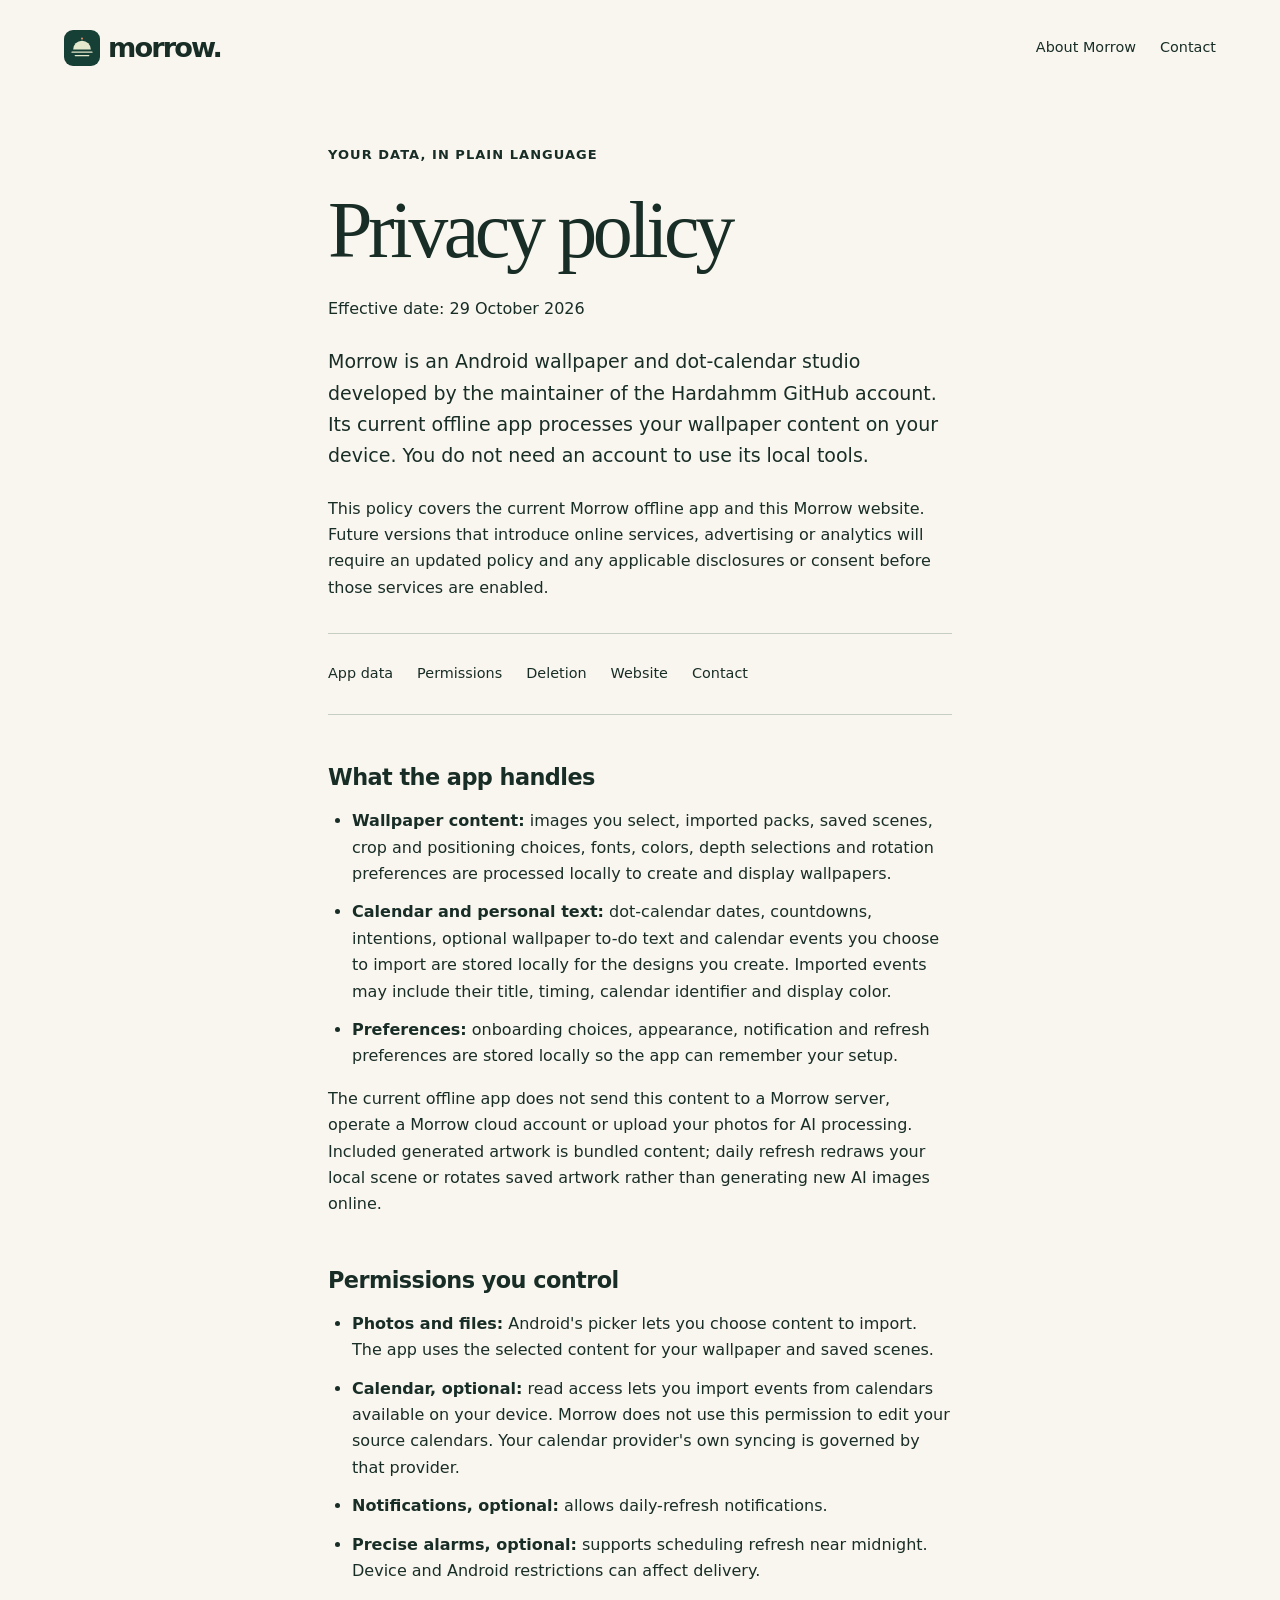
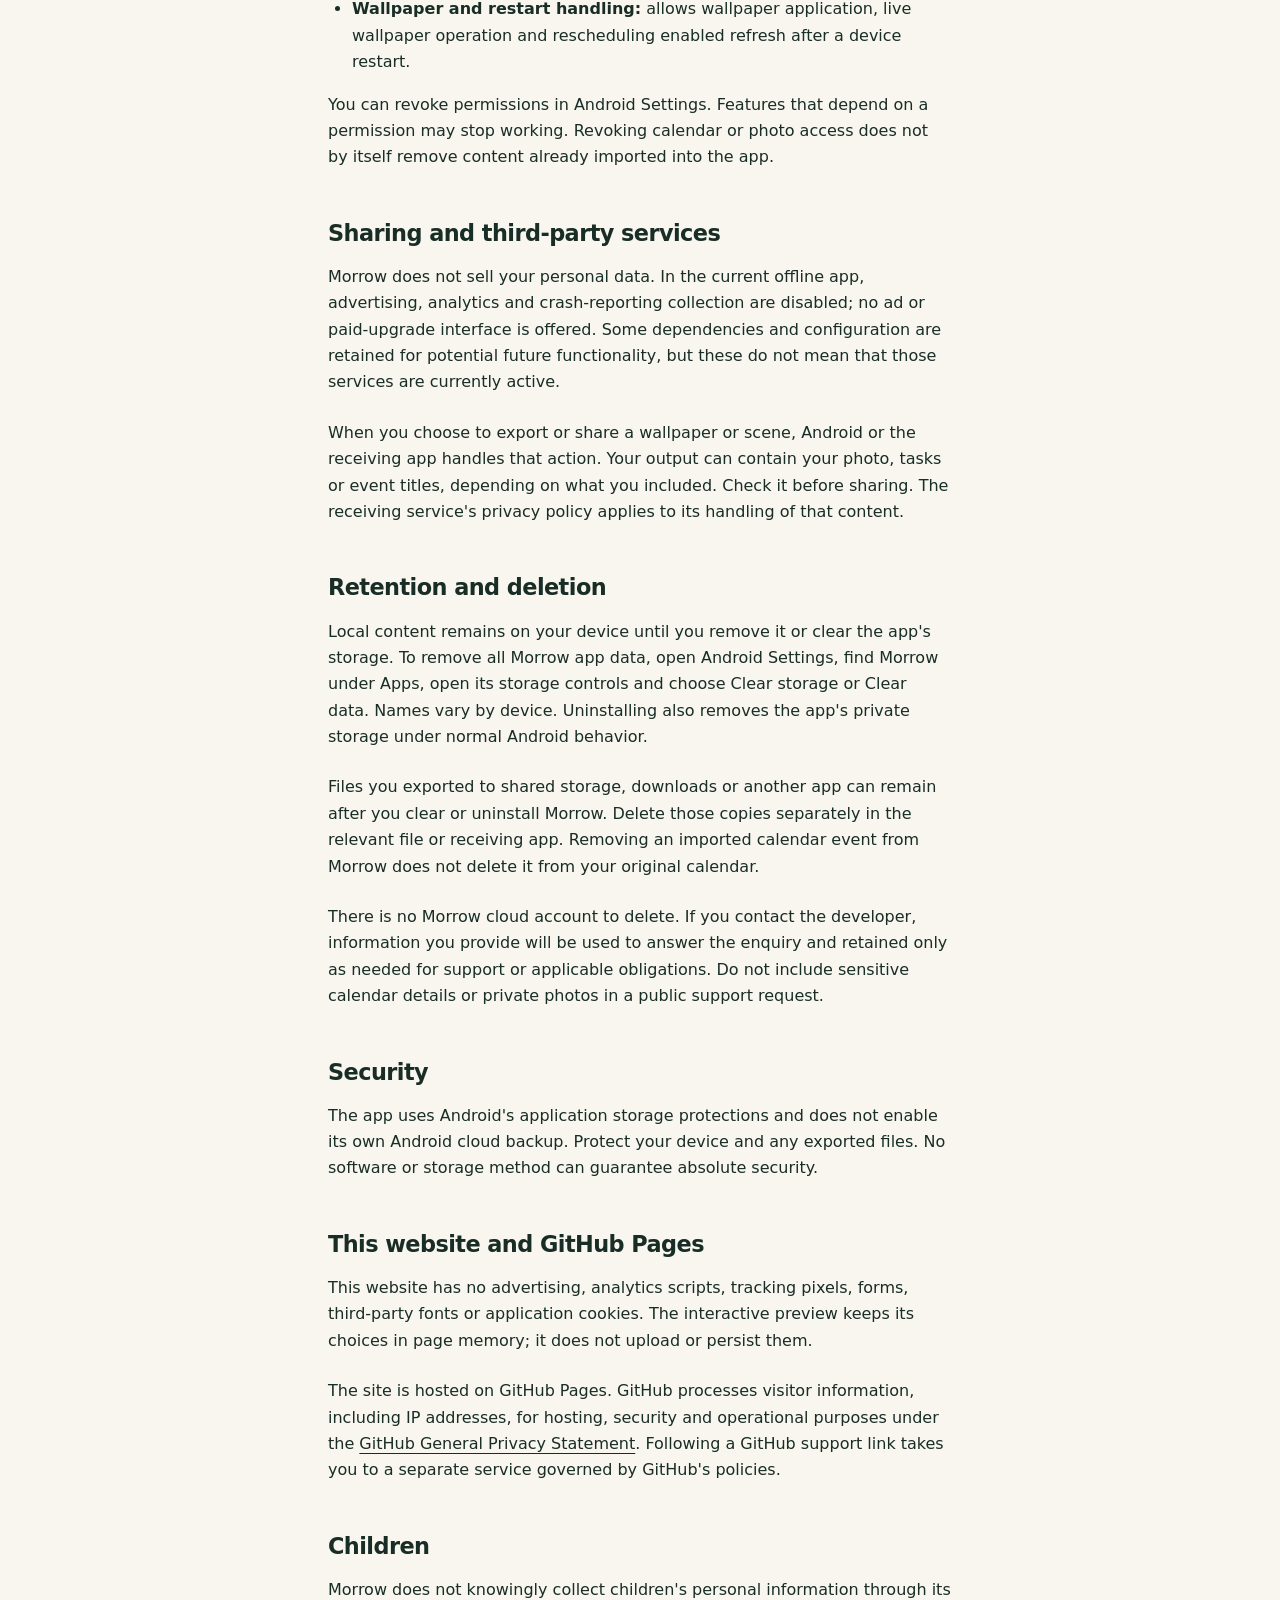
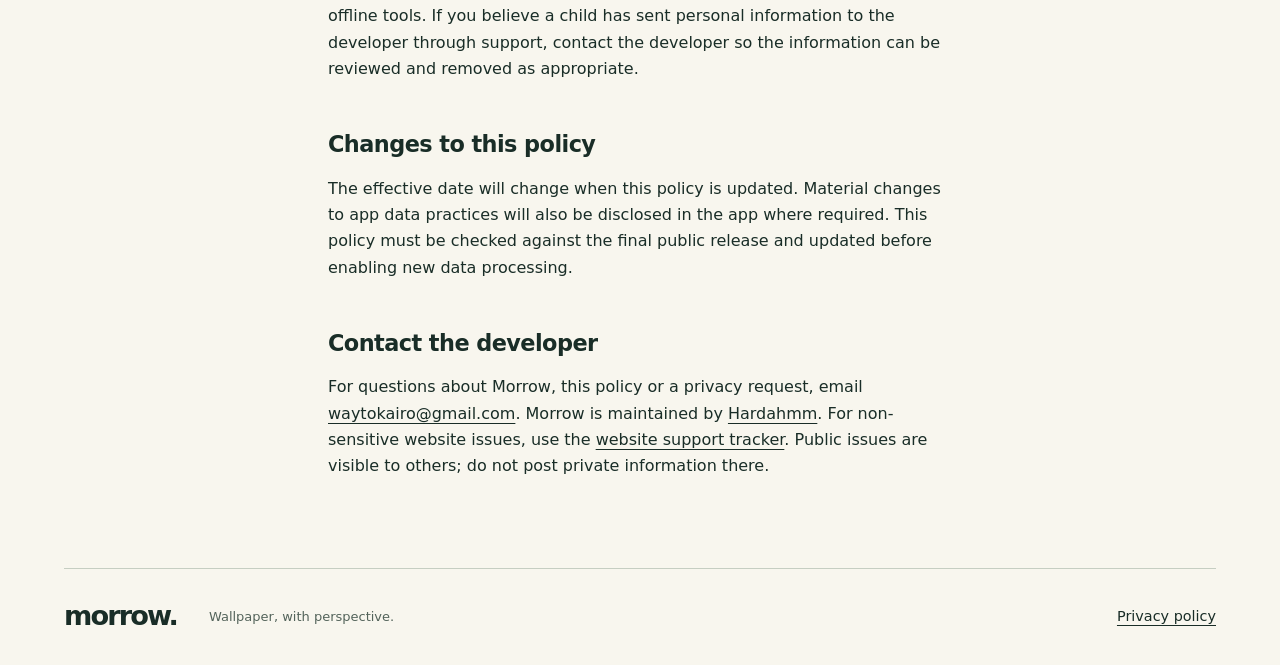
==== privacy/index.html @ 8d2a1e9f "Publish Morrow website and offline-app privacy policy" ====
<!doctype html>
<html lang="en">
<head><meta charset="utf-8"><meta name="viewport" content="width=device-width, initial-scale=1"><title>Privacy policy | Morrow</title><meta name="description" content="How Morrow handles your photos, wallpaper settings, calendar data and optional permissions."><meta name="theme-color" content="#173f36"><link rel="icon" href="../assets/morrow-mark.svg" type="image/svg+xml"><link rel="stylesheet" href="../theme.css"></head>
<body>
<a class="skip" href="#main">Skip to content</a>
<header class="site-header wrap"><a class="brand" href="../" aria-label="Morrow home"><img src="../assets/morrow-mark.svg" alt="" width="36" height="36">morrow.</a><nav aria-label="Main navigation"><a href="../">About Morrow</a><a href="#contact">Contact</a></nav></header>
<main id="main" class="legal wrap">
<p class="eyebrow">Your data, in plain language</p><h1>Privacy policy</h1><p>Effective date: 29 October 2026</p>
<p class="summary">Morrow is an Android wallpaper and dot-calendar studio developed by the maintainer of the Hardahmm GitHub account. Its current offline app processes your wallpaper content on your device. You do not need an account to use its local tools.</p>
<p>This policy covers the current Morrow offline app and this Morrow website. Future versions that introduce online services, advertising or analytics will require an updated policy and any applicable disclosures or consent before those services are enabled.</p>
<nav aria-label="Privacy policy sections"><a href="#data">App data</a><a href="#permissions">Permissions</a><a href="#deletion">Deletion</a><a href="#website">Website</a><a href="#contact">Contact</a></nav>
<h2 id="data">What the app handles</h2>
<ul><li><strong>Wallpaper content:</strong> images you select, imported packs, saved scenes, crop and positioning choices, fonts, colors, depth selections and rotation preferences are processed locally to create and display wallpapers.</li><li><strong>Calendar and personal text:</strong> dot-calendar dates, countdowns, intentions, optional wallpaper to-do text and calendar events you choose to import are stored locally for the designs you create. Imported events may include their title, timing, calendar identifier and display color.</li><li><strong>Preferences:</strong> onboarding choices, appearance, notification and refresh preferences are stored locally so the app can remember your setup.</li></ul>
<p>The current offline app does not send this content to a Morrow server, operate a Morrow cloud account or upload your photos for AI processing. Included generated artwork is bundled content; daily refresh redraws your local scene or rotates saved artwork rather than generating new AI images online.</p>
<h2 id="permissions">Permissions you control</h2>
<ul><li><strong>Photos and files:</strong> Android's picker lets you choose content to import. The app uses the selected content for your wallpaper and saved scenes.</li><li><strong>Calendar, optional:</strong> read access lets you import events from calendars available on your device. Morrow does not use this permission to edit your source calendars. Your calendar provider's own syncing is governed by that provider.</li><li><strong>Notifications, optional:</strong> allows daily-refresh notifications.</li><li><strong>Precise alarms, optional:</strong> supports scheduling refresh near midnight. Device and Android restrictions can affect delivery.</li><li><strong>Wallpaper and restart handling:</strong> allows wallpaper application, live wallpaper operation and rescheduling enabled refresh after a device restart.</li></ul>
<p>You can revoke permissions in Android Settings. Features that depend on a permission may stop working. Revoking calendar or photo access does not by itself remove content already imported into the app.</p>
<h2>Sharing and third-party services</h2>
<p>Morrow does not sell your personal data. In the current offline app, advertising, analytics and crash-reporting collection are disabled; no ad or paid-upgrade interface is offered. Some dependencies and configuration are retained for potential future functionality, but these do not mean that those services are currently active.</p>
<p>When you choose to export or share a wallpaper or scene, Android or the receiving app handles that action. Your output can contain your photo, tasks or event titles, depending on what you included. Check it before sharing. The receiving service's privacy policy applies to its handling of that content.</p>
<h2 id="deletion">Retention and deletion</h2>
<p>Local content remains on your device until you remove it or clear the app's storage. To remove all Morrow app data, open Android Settings, find Morrow under Apps, open its storage controls and choose Clear storage or Clear data. Names vary by device. Uninstalling also removes the app's private storage under normal Android behavior.</p>
<p>Files you exported to shared storage, downloads or another app can remain after you clear or uninstall Morrow. Delete those copies separately in the relevant file or receiving app. Removing an imported calendar event from Morrow does not delete it from your original calendar.</p>
<p>There is no Morrow cloud account to delete. If you contact the developer, information you provide will be used to answer the enquiry and retained only as needed for support or applicable obligations. Do not include sensitive calendar details or private photos in a public support request.</p>
<h2>Security</h2><p>The app uses Android's application storage protections and does not enable its own Android cloud backup. Protect your device and any exported files. No software or storage method can guarantee absolute security.</p>
<h2 id="website">This website and GitHub Pages</h2>
<p>This website has no advertising, analytics scripts, tracking pixels, forms, third-party fonts or application cookies. The interactive preview keeps its choices in page memory; it does not upload or persist them.</p>
<p>The site is hosted on GitHub Pages. GitHub processes visitor information, including IP addresses, for hosting, security and operational purposes under the <a href="https://docs.github.com/en/site-policy/privacy-policies/github-general-privacy-statement">GitHub General Privacy Statement</a>. Following a GitHub support link takes you to a separate service governed by GitHub's policies.</p>
<h2>Children</h2><p>Morrow does not knowingly collect children's personal information through its offline tools. If you believe a child has sent personal information to the developer through support, contact the developer so the information can be reviewed and removed as appropriate.</p>
<h2>Changes to this policy</h2><p>The effective date will change when this policy is updated. Material changes to app data practices will also be disclosed in the app where required. This policy must be checked against the final public release and updated before enabling new data processing.</p>
<h2 id="contact">Contact the developer</h2><p>For questions about Morrow, this policy or a privacy request, email <a href="mailto:waytokairo@gmail.com">waytokairo@gmail.com</a>. Morrow is maintained by <a href="https://github.com/Hardahmm">Hardahmm</a>. For non-sensitive website issues, use the <a href="https://github.com/Hardahmm/morrow-website/issues">website support tracker</a>. Public issues are visible to others; do not post private information there.</p>
</main>
<footer class="site-footer wrap"><a class="brand" href="../">morrow.</a><p>Wallpaper, with perspective.</p><a href="./">Privacy policy</a></footer>
</body></html>
---- theme.css ----
:root {
  color-scheme: light;
  --primitive-cream: #f8f6ee; --primitive-ink: #192d27; --primitive-green: #173f36; --primitive-muted: #53635a; --primitive-line: #c6cec2; --primitive-light: #e5ecda; --primitive-orange: #a83f20;
  --surface-page: var(--primitive-cream); --surface-strong: var(--primitive-green); --text-primary: var(--primitive-ink); --text-secondary: var(--primitive-muted); --text-inverse: var(--primitive-cream); --border-subtle: var(--primitive-line); --action-primary: var(--primitive-green); --focus: var(--primitive-orange);
  --button-bg: var(--action-primary); --button-text: var(--text-inverse); --control-border: var(--border-subtle);
  --space-1: .25rem; --space-2: .5rem; --space-3: .75rem; --space-4: 1rem; --space-5: 1.5rem; --space-6: 2rem; --space-7: 3rem; --space-8: 4rem; --space-9: 6rem;
  --font-body: system-ui, -apple-system, BlinkMacSystemFont, "Segoe UI", sans-serif; --font-display: Georgia, "Times New Roman", serif;
  --type-small: .8125rem; --type-body: 1rem; --type-lede: 1.1875rem; --type-title: clamp(3.5rem, 8vw, 7rem); --type-section: clamp(2.5rem, 5vw, 4.5rem);
  --radius-pill: 5rem; --radius-panel: 2rem; --radius-phone: 2.75rem; --duration-feedback: 180ms; --content-max: 72rem; --measure: 39rem; --tap: 3rem;
  --preview-forest-bg: #173f36; --preview-forest-fg: #f2f4df; --preview-sand-bg: #e8d4af; --preview-sand-fg: #3d3528; --preview-night-bg: #242c45; --preview-night-fg: #e9e9f5;
  --phone-width: 19rem; --dot-gap: .45rem; --dot-diameter: .45rem; --phone-outline: #24352e; --shadow-phone: 0 1.5rem 3rem #192d2720;
}
* { box-sizing: border-box; }
html { scroll-behavior: smooth; scroll-padding-top: var(--space-6); }
body { margin: 0; background: var(--surface-page); color: var(--text-primary); font: var(--type-body)/1.65 var(--font-body); }
img { max-width: 100%; display: block; }
a { color: inherit; text-underline-offset: .25em; }
button { font: inherit; cursor: pointer; }
button, a { -webkit-tap-highlight-color: transparent; }
a:focus-visible, button:focus-visible { outline: .2rem solid var(--focus); outline-offset: .25rem; }
button:disabled { opacity: .5; cursor: not-allowed; }
a:active, button:active { transform: translateY(.1rem); }
.wrap { width: min(calc(100% - var(--space-7)), var(--content-max)); margin-inline: auto; }
.skip { position: absolute; top: -6rem; left: var(--space-4); padding: var(--space-3); background: var(--surface-page); z-index: 10; }
.skip:focus { top: var(--space-4); }
.site-header { display: flex; justify-content: space-between; align-items: center; gap: var(--space-4); padding-block: var(--space-5); flex-wrap: wrap; }
.brand { display: inline-flex; align-items: center; gap: var(--space-2); text-decoration: none; font-size: 1.7rem; font-weight: 650; letter-spacing: -.07em; min-height: var(--tap); }
.brand-period { margin-left: -.4rem; color: var(--focus); }
nav { display: flex; gap: var(--space-5); flex-wrap: wrap; }
nav a, .site-footer a:not(.brand) { display: inline-flex; min-height: var(--tap); align-items: center; font-size: .9rem; }
nav a { text-decoration: none; }
nav a:hover, .text-link:hover { text-decoration: underline; }
.hero { display: grid; gap: var(--space-7); padding-block: var(--space-7) var(--space-8); align-items: center; }
.eyebrow { font-size: var(--type-small); font-weight: 650; letter-spacing: .08em; text-transform: uppercase; margin: 0 0 var(--space-5); }
h1, h2 { font-family: var(--font-display); font-weight: 400; letter-spacing: -.055em; line-height: 1.03; margin: 0 0 var(--space-5); }
h1 { font-size: var(--type-title); }
h2 { font-size: var(--type-section); }
p { margin: 0 0 var(--space-5); }
.lede { font-size: var(--type-lede); color: var(--text-secondary); max-width: 30rem; }
.button { display: inline-flex; justify-content: space-between; align-items: center; gap: var(--space-6); background: var(--button-bg); color: var(--button-text); padding: var(--space-4) var(--space-5); border-radius: var(--radius-pill); text-decoration: none; min-height: var(--tap); transition: opacity var(--duration-feedback); }
.button:hover { opacity: .88; }
.availability, .demo-note { font-size: var(--type-small); color: var(--text-secondary); margin-top: var(--space-4); }
.hero-art { margin: 0; display: grid; justify-items: center; gap: var(--space-5); }
.phone { width: min(var(--phone-width), 100%); aspect-ratio: 480 / 990; position: relative; overflow: hidden; border: .45rem solid var(--phone-outline); border-radius: var(--radius-phone); box-shadow: var(--shadow-phone); background: var(--primitive-light); }
.wall-art { width: 100%; height: 100%; object-fit: cover; }
.phone-content { position: absolute; inset: 0; padding: var(--space-7) var(--space-5); text-align: center; color: var(--primitive-ink); }
.phone-date { font-size: var(--type-small); margin-bottom: 0; }
.phone-time { font-size: 3.7rem; line-height: 1.2; font-weight: 650; letter-spacing: -.05em; margin-bottom: var(--space-5); }
.dot-grid { display: grid; grid-template-columns: repeat(15, 1fr); gap: var(--dot-gap); }
.dot { aspect-ratio: 1; border-radius: 50%; background: currentColor; opacity: .36; }
.dot.past { opacity: 1; }
.dot.today { outline: .1rem solid currentColor; outline-offset: .13rem; }
.hero-dots { --dot-gap: .35rem; }
.phone-caption { font-size: var(--type-small); margin-top: var(--space-5); }
figcaption { font-size: .72rem; color: var(--text-secondary); text-align: center; }
.statement { background: var(--surface-strong); color: var(--text-inverse); padding-block: var(--space-8); }
.statement-inner { display: grid; gap: var(--space-5); }
.statement p:last-child { max-width: 30rem; font-size: var(--type-lede); }
.studio { padding-block: var(--space-8); display: grid; gap: var(--space-7); align-items: center; scroll-margin-top: var(--space-5); }
.studio-copy > p:not(.eyebrow) { max-width: 28rem; color: var(--text-secondary); }
fieldset { padding: 0; margin: var(--space-5) 0; border: 0; }
legend { font-size: .9rem; font-weight: 600; margin-bottom: var(--space-3); }
.choices { display: flex; flex-wrap: wrap; gap: var(--space-2); }
.choices button { padding: var(--space-2) var(--space-5); min-height: var(--tap); background: transparent; color: var(--text-primary); border: .0625rem solid var(--control-border); border-radius: var(--radius-pill); transition: background var(--duration-feedback), color var(--duration-feedback); }
.choices button:hover { border-color: var(--text-primary); }
.choices button[aria-pressed="true"] { color: var(--button-text); background: var(--button-bg); border-color: var(--button-bg); }
.preview-area { padding: var(--space-5); background: var(--primitive-light); border-radius: var(--radius-panel); }
.calendar-preview { background: var(--preview-forest-bg); color: var(--preview-forest-fg); padding: var(--space-6); border-radius: calc(var(--radius-panel) - var(--space-2)); min-height: 30rem; display: flex; flex-direction: column; justify-content: center; transition: background var(--duration-feedback), color var(--duration-feedback); }
.calendar-preview[data-look="sand"] { background: var(--preview-sand-bg); color: var(--preview-sand-fg); }
.calendar-preview[data-look="night"] { background: var(--preview-night-bg); color: var(--preview-night-fg); }
.preview-kicker { font-size: var(--type-small); }
.calendar-preview h3 { margin: 0 0 var(--space-6); font-family: var(--font-display); font-size: 2rem; font-weight: 400; }
.calendar-preview .dot-grid { width: 100%; max-width: 22rem; margin-inline: auto; }
.calendar-preview .dot-grid.month { grid-template-columns: repeat(7, 1fr); max-width: 14rem; --dot-gap: .9rem; }
#preview-status { margin: var(--space-6) 0 0; font-size: var(--type-small); }
.details { padding-block: var(--space-7) var(--space-8); border-top: .0625rem solid var(--border-subtle); }
.details h2 { max-width: 40rem; }
dl { margin: var(--space-7) 0 0; }
dl > div { display: grid; gap: var(--space-3); border-top: .0625rem solid var(--border-subtle); padding-block: var(--space-5); }
dt { font-size: var(--type-lede); font-weight: 600; }
dd { margin: 0; color: var(--text-secondary); max-width: 36rem; }
.closing { padding-block: var(--space-7) var(--space-8); }
.closing > p:not(.eyebrow) { max-width: 32rem; color: var(--text-secondary); }
.text-link { display: inline-flex; align-items: center; gap: var(--space-5); min-height: var(--tap); }
.site-footer { border-top: .0625rem solid var(--border-subtle); display: flex; flex-wrap: wrap; align-items: center; gap: var(--space-4) var(--space-6); padding-block: var(--space-5); }
.site-footer p { margin: 0; font-size: var(--type-small); color: var(--text-secondary); flex: 1 1 12rem; }
.legal { max-width: var(--measure); padding-block: var(--space-7) var(--space-8); }
.legal h1 { font-size: clamp(3rem, 7vw, 5rem); }
.legal h2 { font-family: var(--font-body); font-size: 1.4rem; letter-spacing: -.025em; line-height: 1.3; margin-top: var(--space-7); margin-bottom: var(--space-4); font-weight: 650; }
.legal ul { padding-left: var(--space-5); }
.legal li { margin-block: var(--space-3); }
.legal a { overflow-wrap: anywhere; }
.legal .summary { font-size: var(--type-lede); }
.legal nav { padding-block: var(--space-4); border-block: .0625rem solid var(--border-subtle); margin-block: var(--space-6); }
@media (min-width: 48rem) {
  .hero { grid-template-columns: 1.1fr 1fr; padding-block: var(--space-8) var(--space-9); }
  .hero-art { transform: rotate(4deg); }
  .statement, .studio { padding-block: var(--space-9); }
  .statement-inner { grid-template-columns: 1.2fr 1fr; column-gap: var(--space-8); }
  .statement-inner .eyebrow { grid-column: 1 / -1; }
  .statement-inner p:last-child { align-self: end; }
  .studio { grid-template-columns: 1fr 1fr; gap: var(--space-8); }
  .preview-area { padding: var(--space-7); }
  dl > div { grid-template-columns: 1fr 1.25fr; gap: var(--space-7); }
}
@media (prefers-reduced-motion: reduce) { html { scroll-behavior: auto; } *, *::before, *::after { transition: none !important; } }
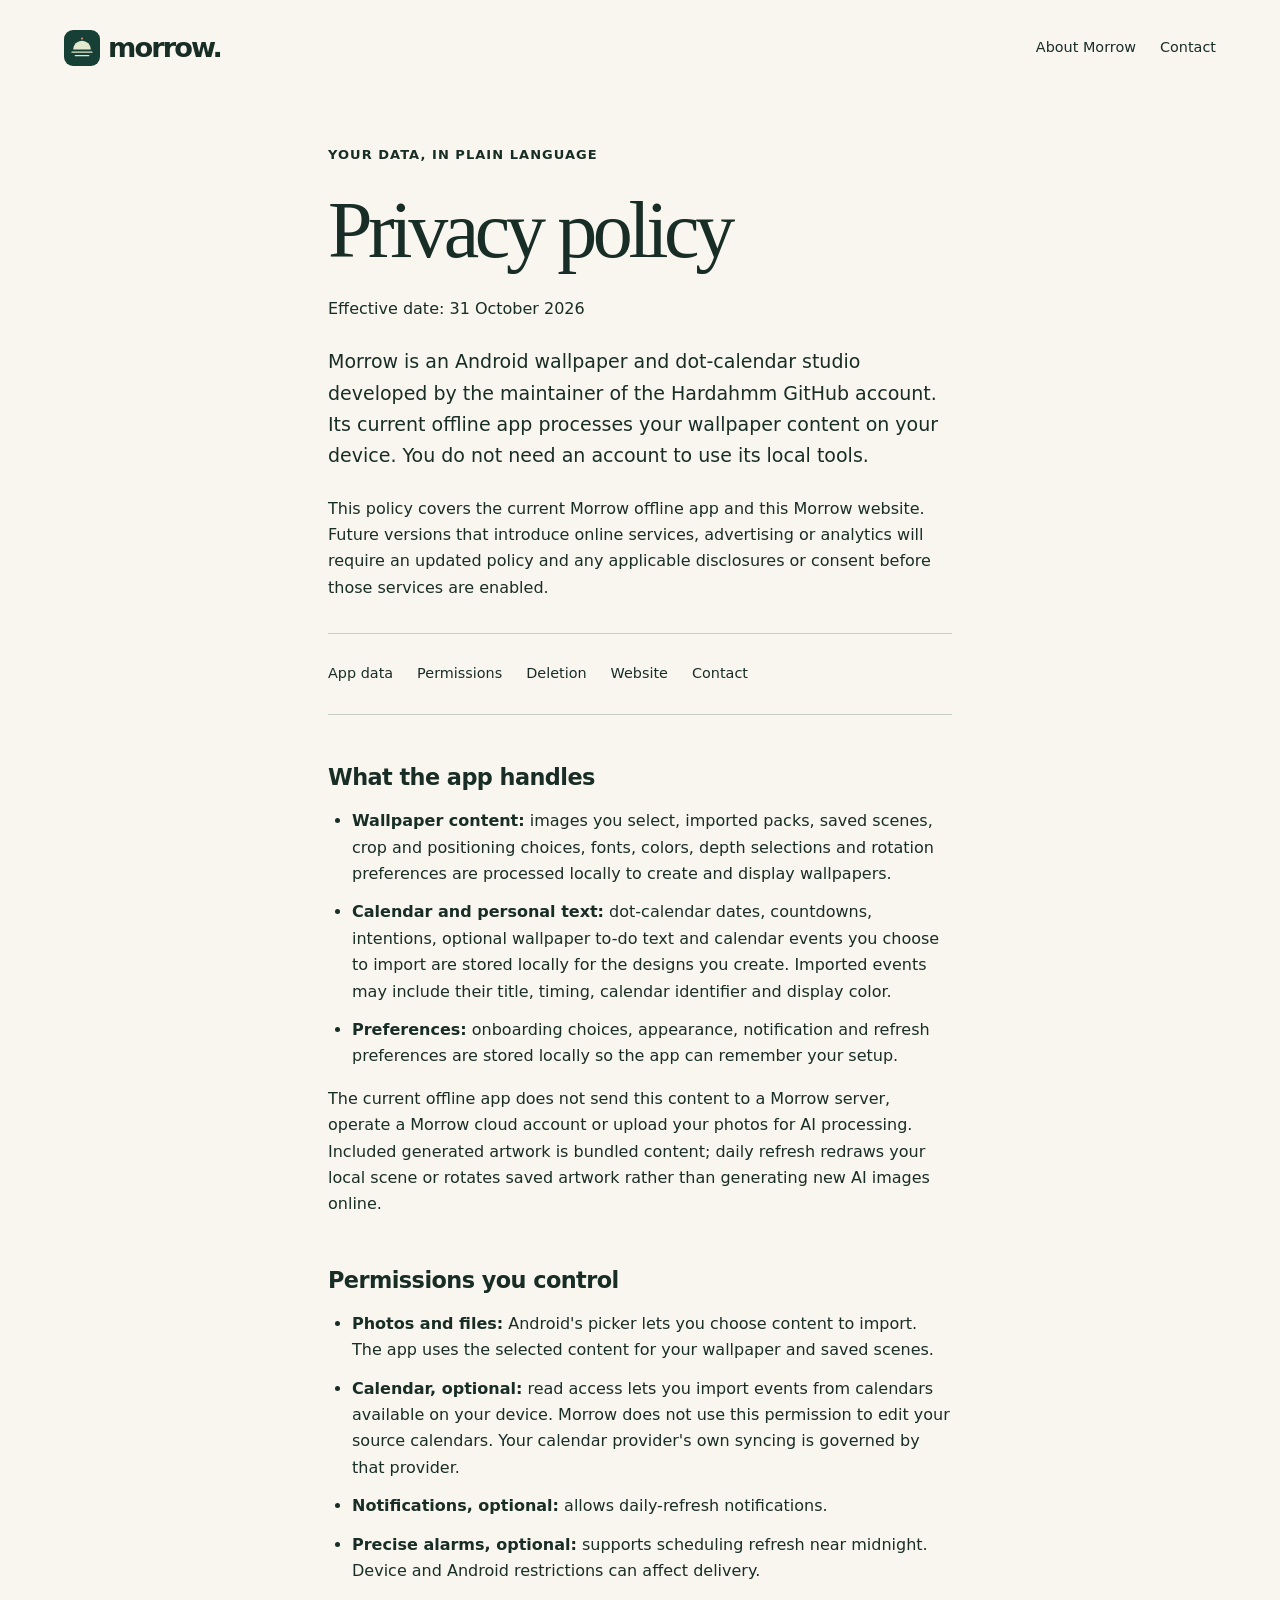
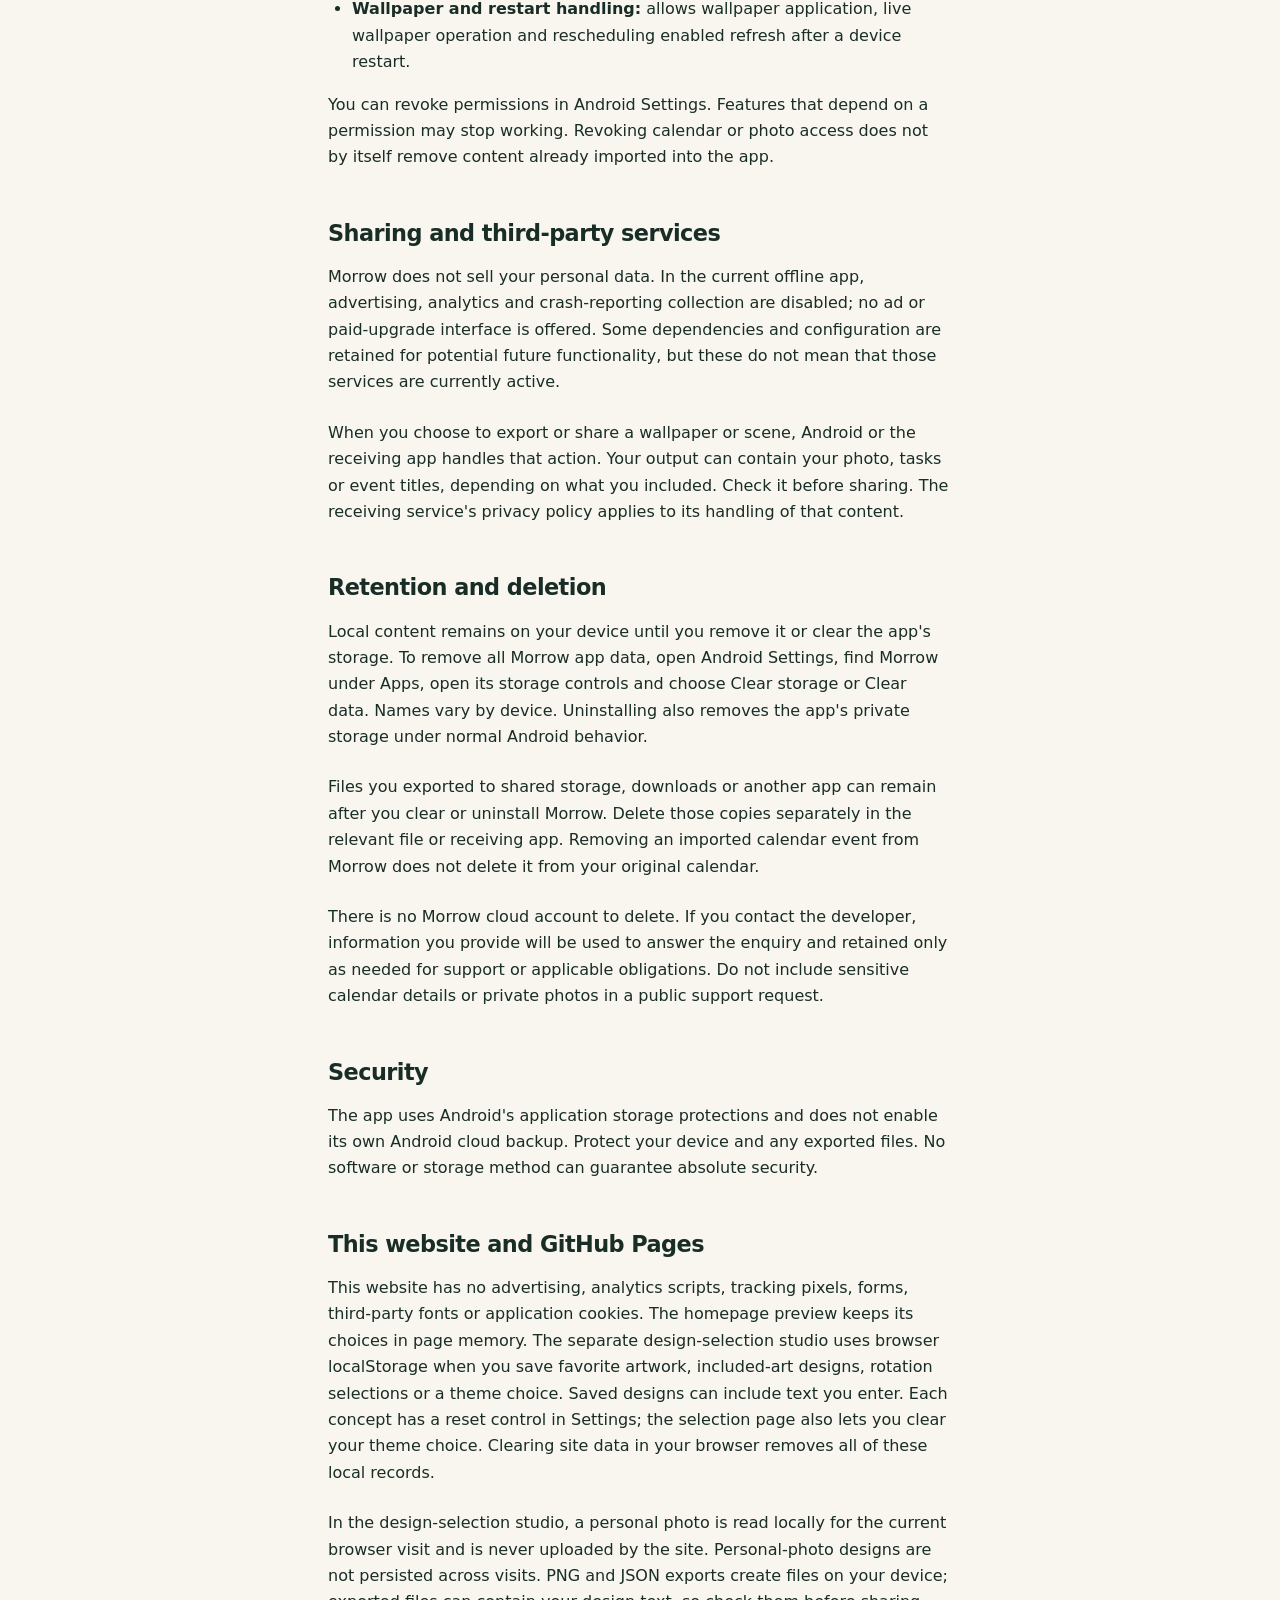
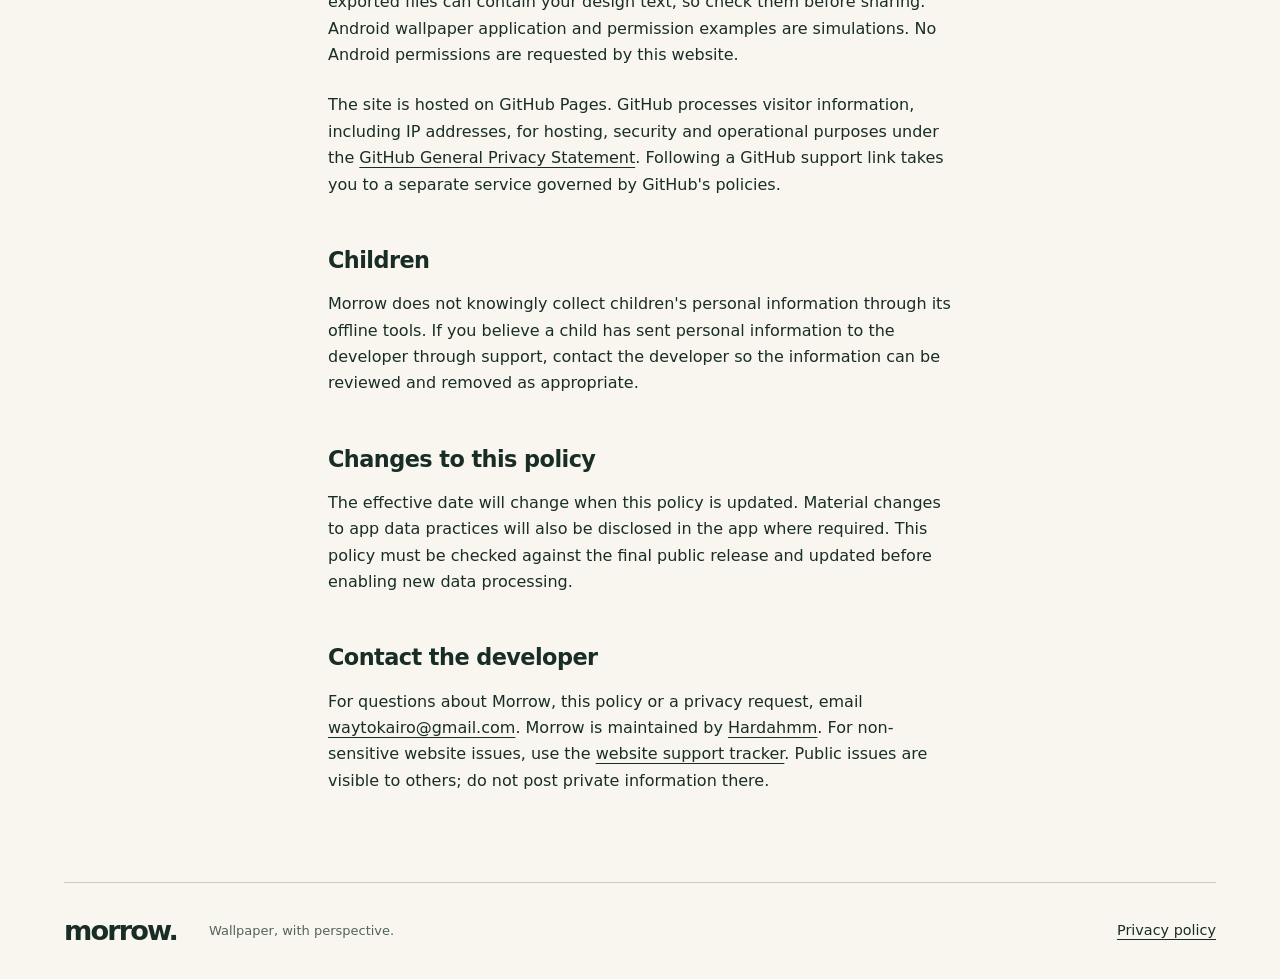
==== commit ba707998: "Add five interactive Morrow design directions and local selection studio" ====
--- a/privacy/index.html
+++ b/privacy/index.html
@@ -5,7 +5,7 @@
 <a class="skip" href="#main">Skip to content</a>
 <header class="site-header wrap"><a class="brand" href="../" aria-label="Morrow home"><img src="../assets/morrow-mark.svg" alt="" width="36" height="36">morrow.</a><nav aria-label="Main navigation"><a href="../">About Morrow</a><a href="#contact">Contact</a></nav></header>
 <main id="main" class="legal wrap">
-<p class="eyebrow">Your data, in plain language</p><h1>Privacy policy</h1><p>Effective date: 29 October 2026</p>
+<p class="eyebrow">Your data, in plain language</p><h1>Privacy policy</h1><p>Effective date: 31 October 2026</p>
 <p class="summary">Morrow is an Android wallpaper and dot-calendar studio developed by the maintainer of the Hardahmm GitHub account. Its current offline app processes your wallpaper content on your device. You do not need an account to use its local tools.</p>
 <p>This policy covers the current Morrow offline app and this Morrow website. Future versions that introduce online services, advertising or analytics will require an updated policy and any applicable disclosures or consent before those services are enabled.</p>
 <nav aria-label="Privacy policy sections"><a href="#data">App data</a><a href="#permissions">Permissions</a><a href="#deletion">Deletion</a><a href="#website">Website</a><a href="#contact">Contact</a></nav>
@@ -24,7 +24,8 @@
 <p>There is no Morrow cloud account to delete. If you contact the developer, information you provide will be used to answer the enquiry and retained only as needed for support or applicable obligations. Do not include sensitive calendar details or private photos in a public support request.</p>
 <h2>Security</h2><p>The app uses Android's application storage protections and does not enable its own Android cloud backup. Protect your device and any exported files. No software or storage method can guarantee absolute security.</p>
 <h2 id="website">This website and GitHub Pages</h2>
-<p>This website has no advertising, analytics scripts, tracking pixels, forms, third-party fonts or application cookies. The interactive preview keeps its choices in page memory; it does not upload or persist them.</p>
+<p>This website has no advertising, analytics scripts, tracking pixels, forms, third-party fonts or application cookies. The homepage preview keeps its choices in page memory. The separate design-selection studio uses browser localStorage when you save favorite artwork, included-art designs, rotation selections or a theme choice. Saved designs can include text you enter. Each concept has a reset control in Settings; the selection page also lets you clear your theme choice. Clearing site data in your browser removes all of these local records.</p>
+<p>In the design-selection studio, a personal photo is read locally for the current browser visit and is never uploaded by the site. Personal-photo designs are not persisted across visits. PNG and JSON exports create files on your device; exported files can contain your design text, so check them before sharing. Android wallpaper application and permission examples are simulations. No Android permissions are requested by this website.</p>
 <p>The site is hosted on GitHub Pages. GitHub processes visitor information, including IP addresses, for hosting, security and operational purposes under the <a href="https://docs.github.com/en/site-policy/privacy-policies/github-general-privacy-statement">GitHub General Privacy Statement</a>. Following a GitHub support link takes you to a separate service governed by GitHub's policies.</p>
 <h2>Children</h2><p>Morrow does not knowingly collect children's personal information through its offline tools. If you believe a child has sent personal information to the developer through support, contact the developer so the information can be reviewed and removed as appropriate.</p>
 <h2>Changes to this policy</h2><p>The effective date will change when this policy is updated. Material changes to app data practices will also be disclosed in the app where required. This policy must be checked against the final public release and updated before enabling new data processing.</p>
--- a/theme.css
+++ b/theme.css
@@ -64,8 +64,9 @@
 .choices button { padding: var(--space-2) var(--space-5); min-height: var(--tap); background: transparent; color: var(--text-primary); border: .0625rem solid var(--control-border); border-radius: var(--radius-pill); transition: background var(--duration-feedback), color var(--duration-feedback); }
 .choices button:hover { border-color: var(--text-primary); }
 .choices button[aria-pressed="true"] { color: var(--button-text); background: var(--button-bg); border-color: var(--button-bg); }
-.preview-area { padding: var(--space-5); background: var(--primitive-light); border-radius: var(--radius-panel); }
-.calendar-preview { background: var(--preview-forest-bg); color: var(--preview-forest-fg); padding: var(--space-6); border-radius: calc(var(--radius-panel) - var(--space-2)); min-height: 30rem; display: flex; flex-direction: column; justify-content: center; transition: background var(--duration-feedback), color var(--duration-feedback); }
+.studio > * { min-width: 0; }
+.preview-area { padding: var(--space-4); background: var(--primitive-light); border-radius: var(--radius-panel); }
+.calendar-preview { background: var(--preview-forest-bg); color: var(--preview-forest-fg); padding: var(--space-5); border-radius: calc(var(--radius-panel) - var(--space-2)); min-height: 30rem; display: flex; flex-direction: column; justify-content: center; transition: background var(--duration-feedback), color var(--duration-feedback); }
 .calendar-preview[data-look="sand"] { background: var(--preview-sand-bg); color: var(--preview-sand-fg); }
 .calendar-preview[data-look="night"] { background: var(--preview-night-bg); color: var(--preview-night-fg); }
 .preview-kicker { font-size: var(--type-small); }
